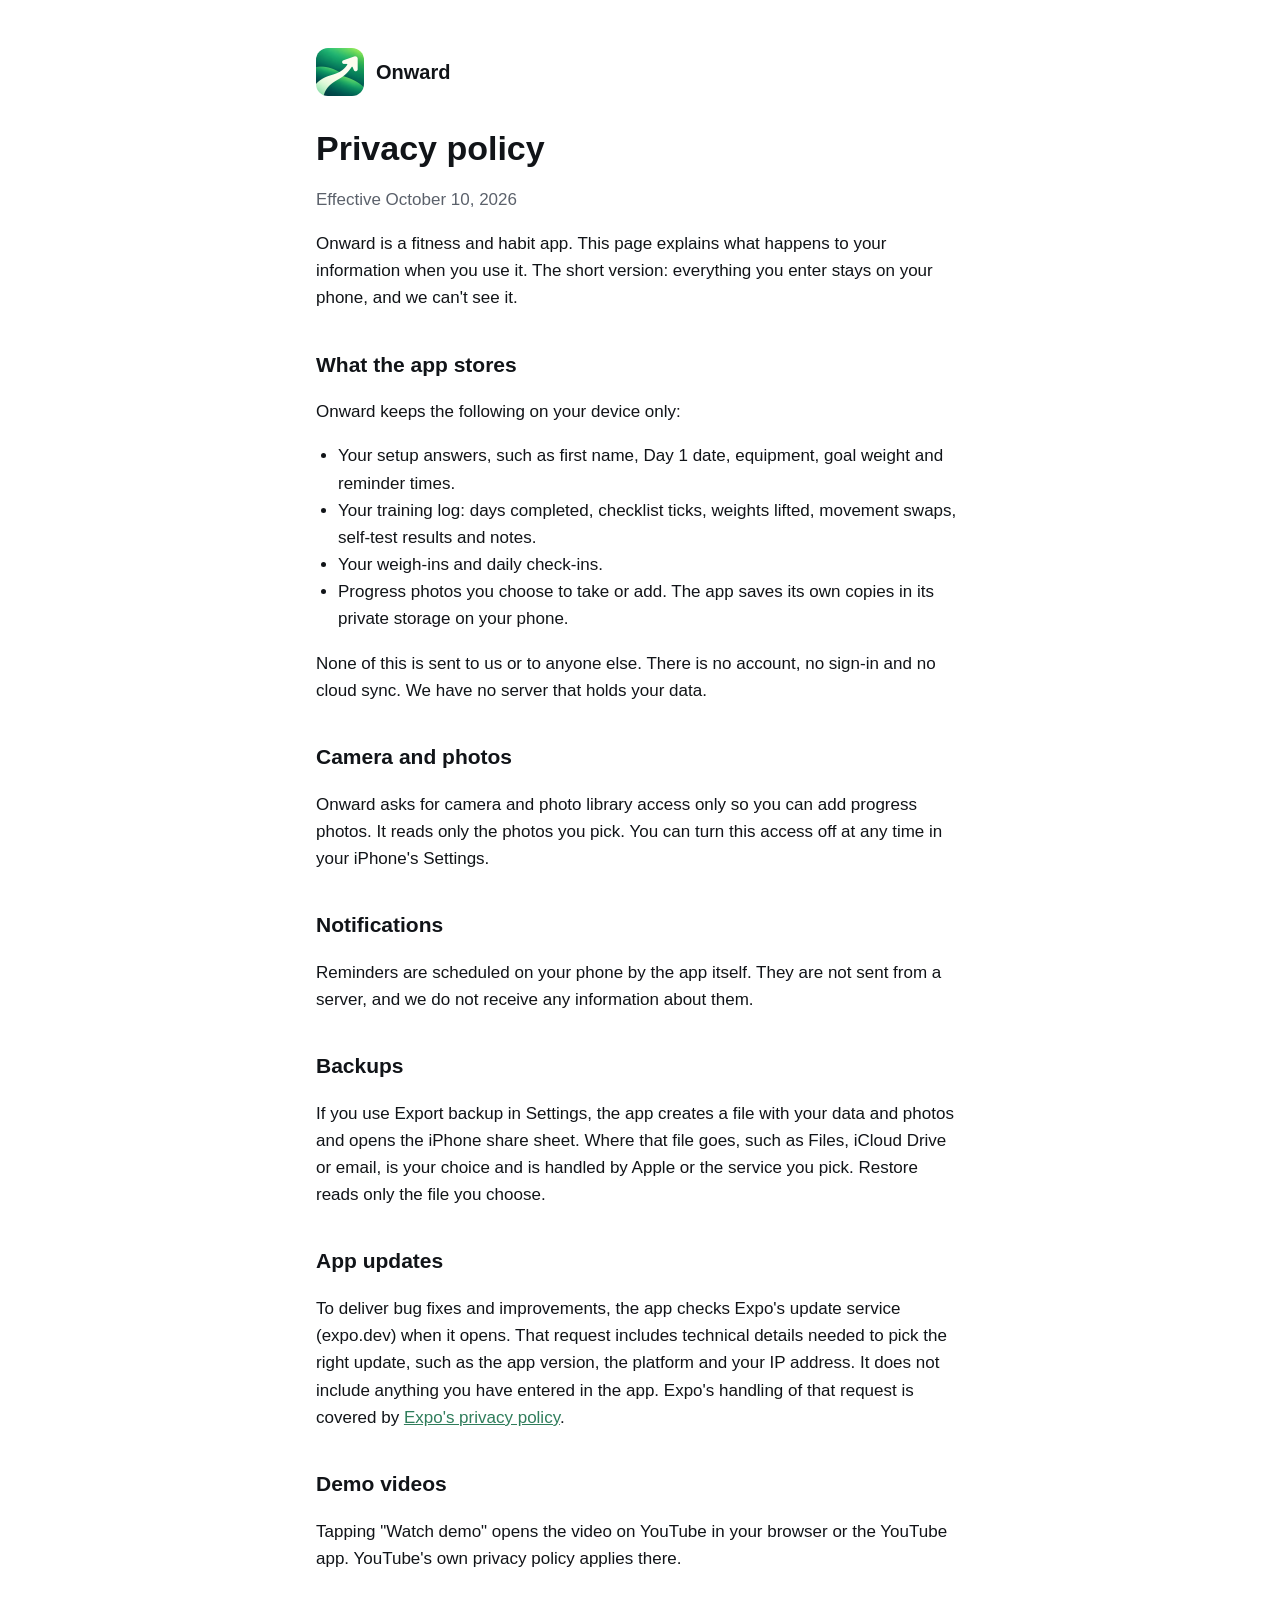
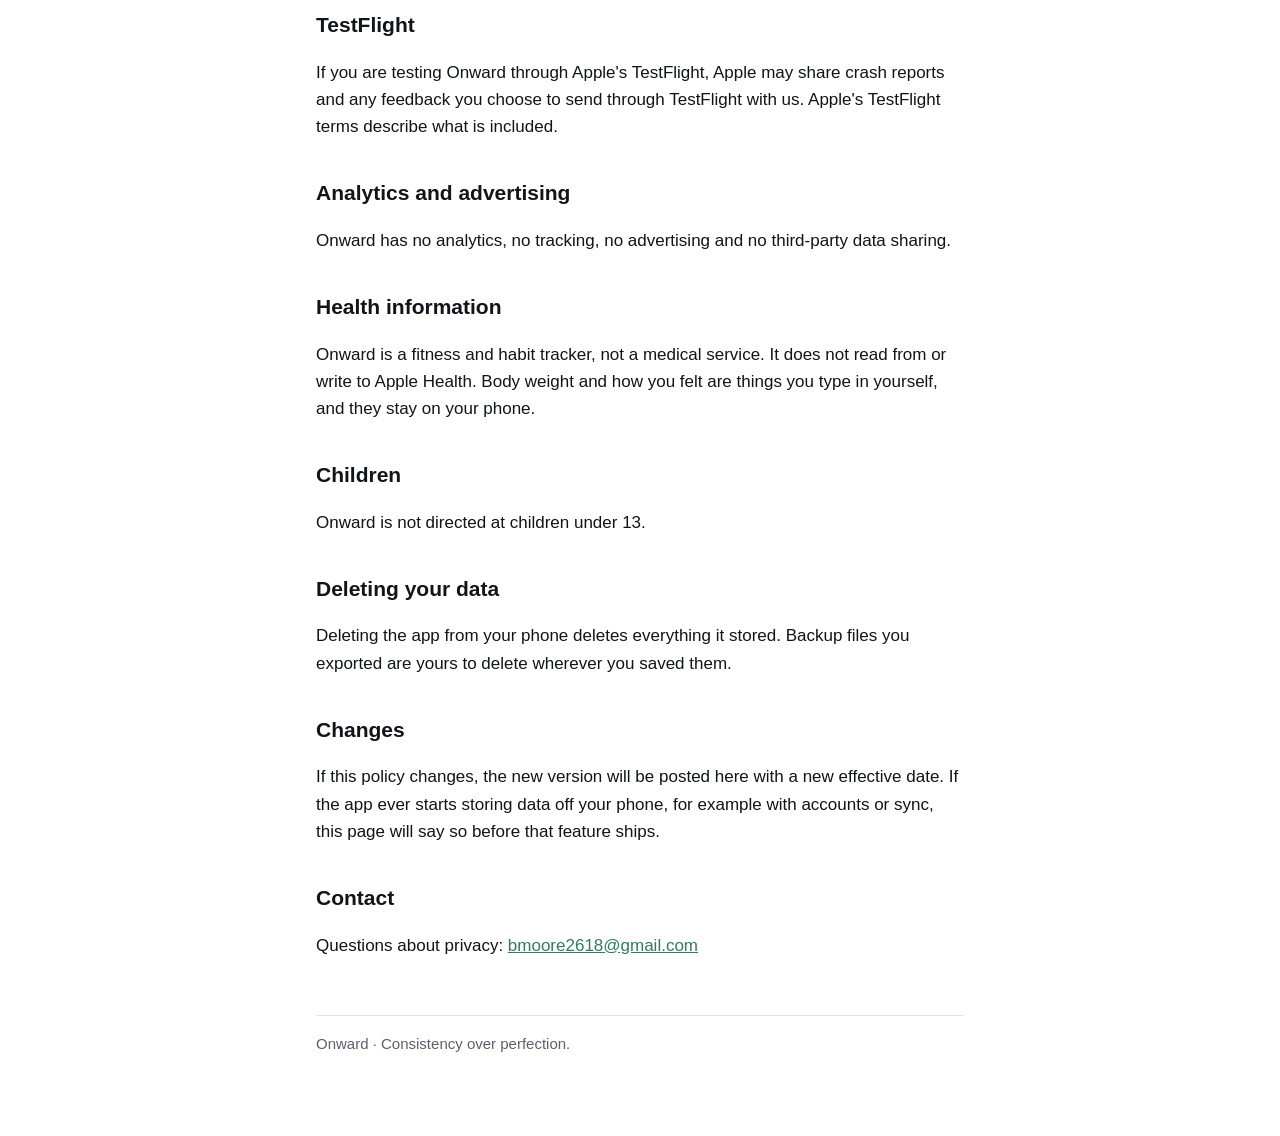
==== privacy.html @ 198dd076 "Privacy policy and a simple home page Co-Authored-By: Claude Opus 5.5 <noreply@anthropic.com>" ====
<!doctype html>
<html lang="en">
<head>
  <meta charset="utf-8">
  <meta name="viewport" content="width=device-width, initial-scale=1">
  <title>Onward privacy policy</title>
  <meta name="description" content="What happens to your information in Onward: everything you enter stays on your phone.">
  <link rel="icon" href="icon.png">
  <link rel="stylesheet" href="style.css">
</head>
<body>
<main>
  <header><img src="icon.png" alt=""><a href="./">Onward</a></header>

  <h1>Privacy policy</h1>
  <p class="muted">Effective October 10, 2026</p>

  <p>Onward is a fitness and habit app. This page explains what happens to your information when you use it. The short version: everything you enter stays on your phone, and we can't see it.</p>

  <h2>What the app stores</h2>
  <p>Onward keeps the following on your device only:</p>
  <ul>
    <li>Your setup answers, such as first name, Day 1 date, equipment, goal weight and reminder times.</li>
    <li>Your training log: days completed, checklist ticks, weights lifted, movement swaps, self-test results and notes.</li>
    <li>Your weigh-ins and daily check-ins.</li>
    <li>Progress photos you choose to take or add. The app saves its own copies in its private storage on your phone.</li>
  </ul>
  <p>None of this is sent to us or to anyone else. There is no account, no sign-in and no cloud sync. We have no server that holds your data.</p>

  <h2>Camera and photos</h2>
  <p>Onward asks for camera and photo library access only so you can add progress photos. It reads only the photos you pick. You can turn this access off at any time in your iPhone's Settings.</p>

  <h2>Notifications</h2>
  <p>Reminders are scheduled on your phone by the app itself. They are not sent from a server, and we do not receive any information about them.</p>

  <h2>Backups</h2>
  <p>If you use Export backup in Settings, the app creates a file with your data and photos and opens the iPhone share sheet. Where that file goes, such as Files, iCloud Drive or email, is your choice and is handled by Apple or the service you pick. Restore reads only the file you choose.</p>

  <h2>App updates</h2>
  <p>To deliver bug fixes and improvements, the app checks Expo's update service (expo.dev) when it opens. That request includes technical details needed to pick the right update, such as the app version, the platform and your IP address. It does not include anything you have entered in the app. Expo's handling of that request is covered by <a href="https://expo.dev/privacy">Expo's privacy policy</a>.</p>

  <h2>Demo videos</h2>
  <p>Tapping "Watch demo" opens the video on YouTube in your browser or the YouTube app. YouTube's own privacy policy applies there.</p>

  <h2>TestFlight</h2>
  <p>If you are testing Onward through Apple's TestFlight, Apple may share crash reports and any feedback you choose to send through TestFlight with us. Apple's TestFlight terms describe what is included.</p>

  <h2>Analytics and advertising</h2>
  <p>Onward has no analytics, no tracking, no advertising and no third-party data sharing.</p>

  <h2>Health information</h2>
  <p>Onward is a fitness and habit tracker, not a medical service. It does not read from or write to Apple Health. Body weight and how you felt are things you type in yourself, and they stay on your phone.</p>

  <h2>Children</h2>
  <p>Onward is not directed at children under 13.</p>

  <h2>Deleting your data</h2>
  <p>Deleting the app from your phone deletes everything it stored. Backup files you exported are yours to delete wherever you saved them.</p>

  <h2>Changes</h2>
  <p>If this policy changes, the new version will be posted here with a new effective date. If the app ever starts storing data off your phone, for example with accounts or sync, this page will say so before that feature ships.</p>

  <h2>Contact</h2>
  <p>Questions about privacy: <a href="mailto:bmoore2618@gmail.com">bmoore2618@gmail.com</a></p>

  <footer>Onward · Consistency over perfection.</footer>
</main>
</body>
</html>
---- style.css ----
:root {
  --bg: #ffffff;
  --text: #111418;
  --muted: #5b616b;
  --accent: #2f7d5b;
  --rule: #e2e4e8;
}
@media (prefers-color-scheme: dark) {
  :root {
    --bg: #0d0f11;
    --text: #f2f3f5;
    --muted: #a9aeb6;
    --accent: #4fae85;
    --rule: #2a2d32;
  }
}
* { box-sizing: border-box; }
body {
  margin: 0;
  background: var(--bg);
  color: var(--text);
  font: 17px/1.6 -apple-system, BlinkMacSystemFont, "Segoe UI", Roboto, Helvetica, Arial, sans-serif;
}
main { max-width: 680px; margin: 0 auto; padding: 48px 16px 80px; }
h1 { font-size: 34px; line-height: 1.2; margin: 0 0 8px; }
h2 { font-size: 21px; margin: 36px 0 8px; }
p, li { color: var(--text); }
.muted { color: var(--muted); }
a { color: var(--accent); }
ul { padding-left: 22px; }
header { display: flex; align-items: center; gap: 12px; margin-bottom: 32px; }
header img { width: 48px; height: 48px; border-radius: 12px; }
header a { text-decoration: none; color: var(--text); font-weight: 700; font-size: 20px; }
footer { margin-top: 56px; padding-top: 16px; border-top: 1px solid var(--rule); color: var(--muted); font-size: 15px; }
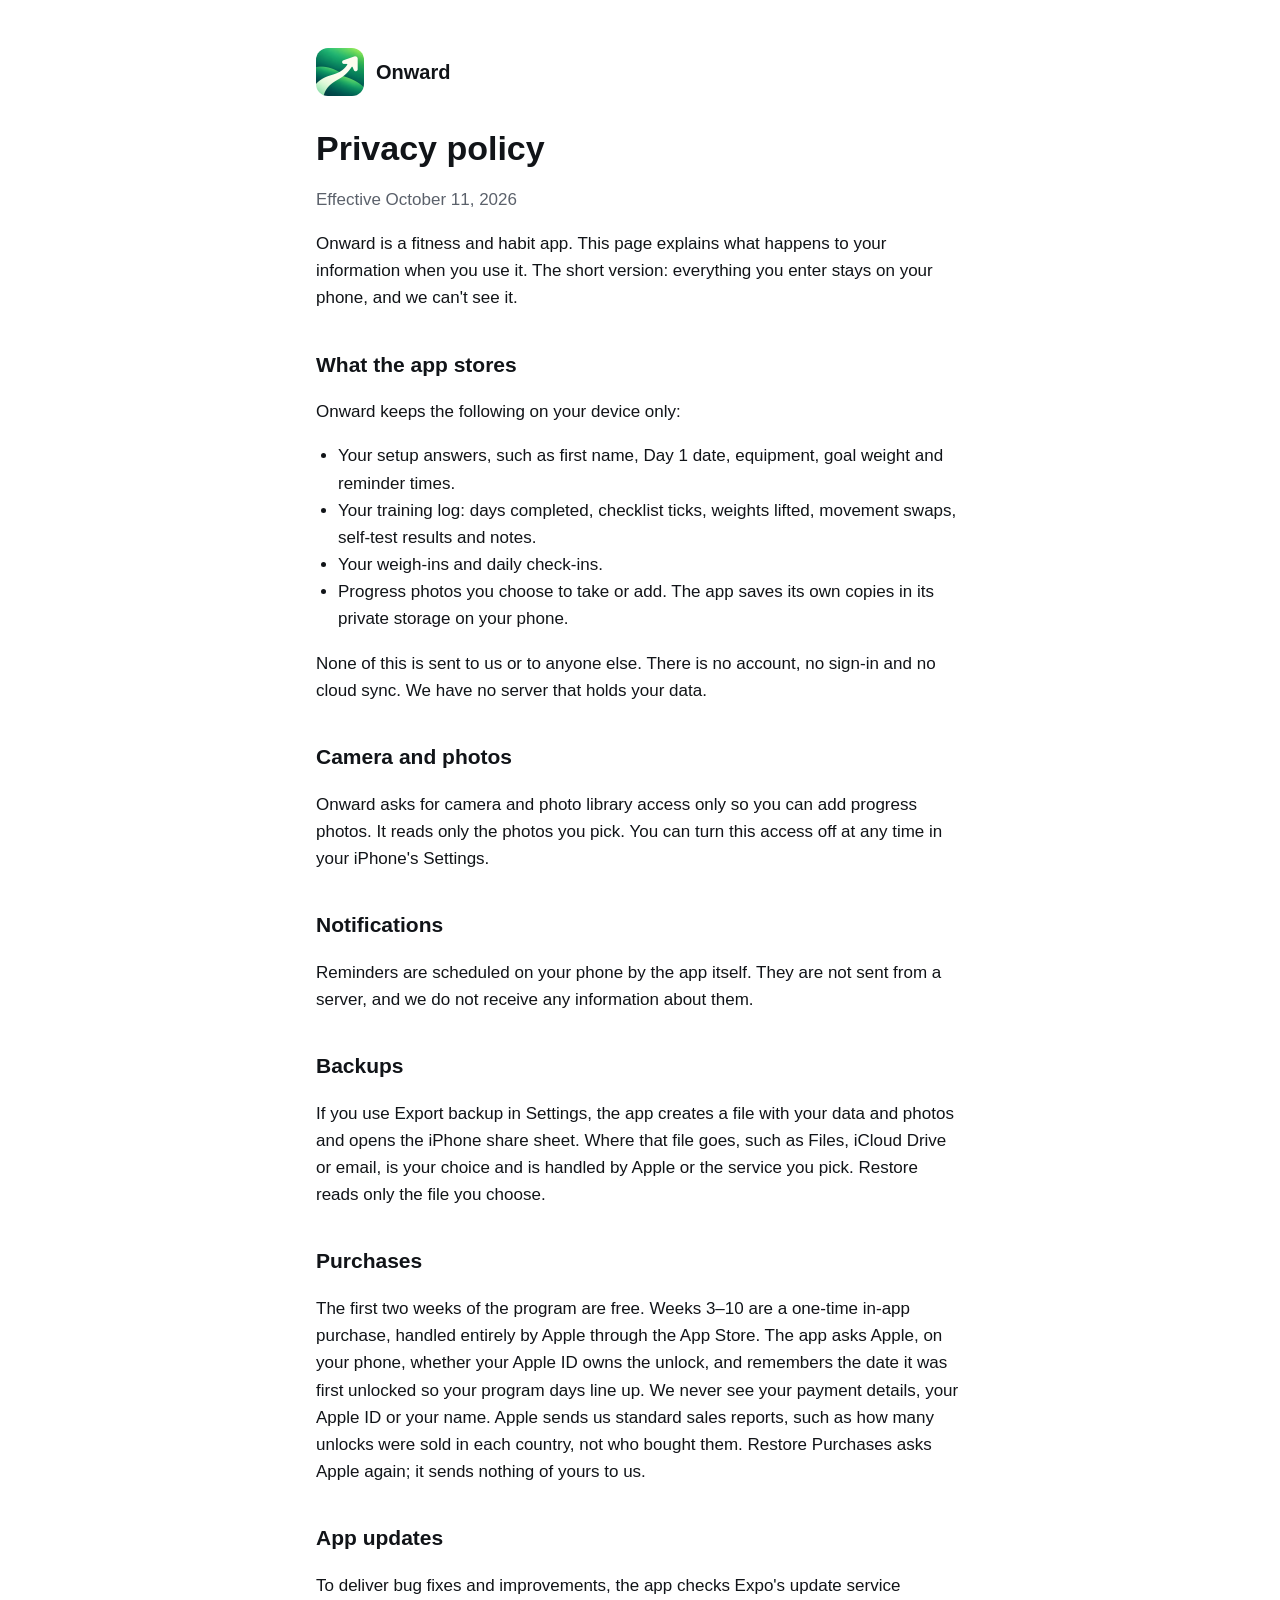
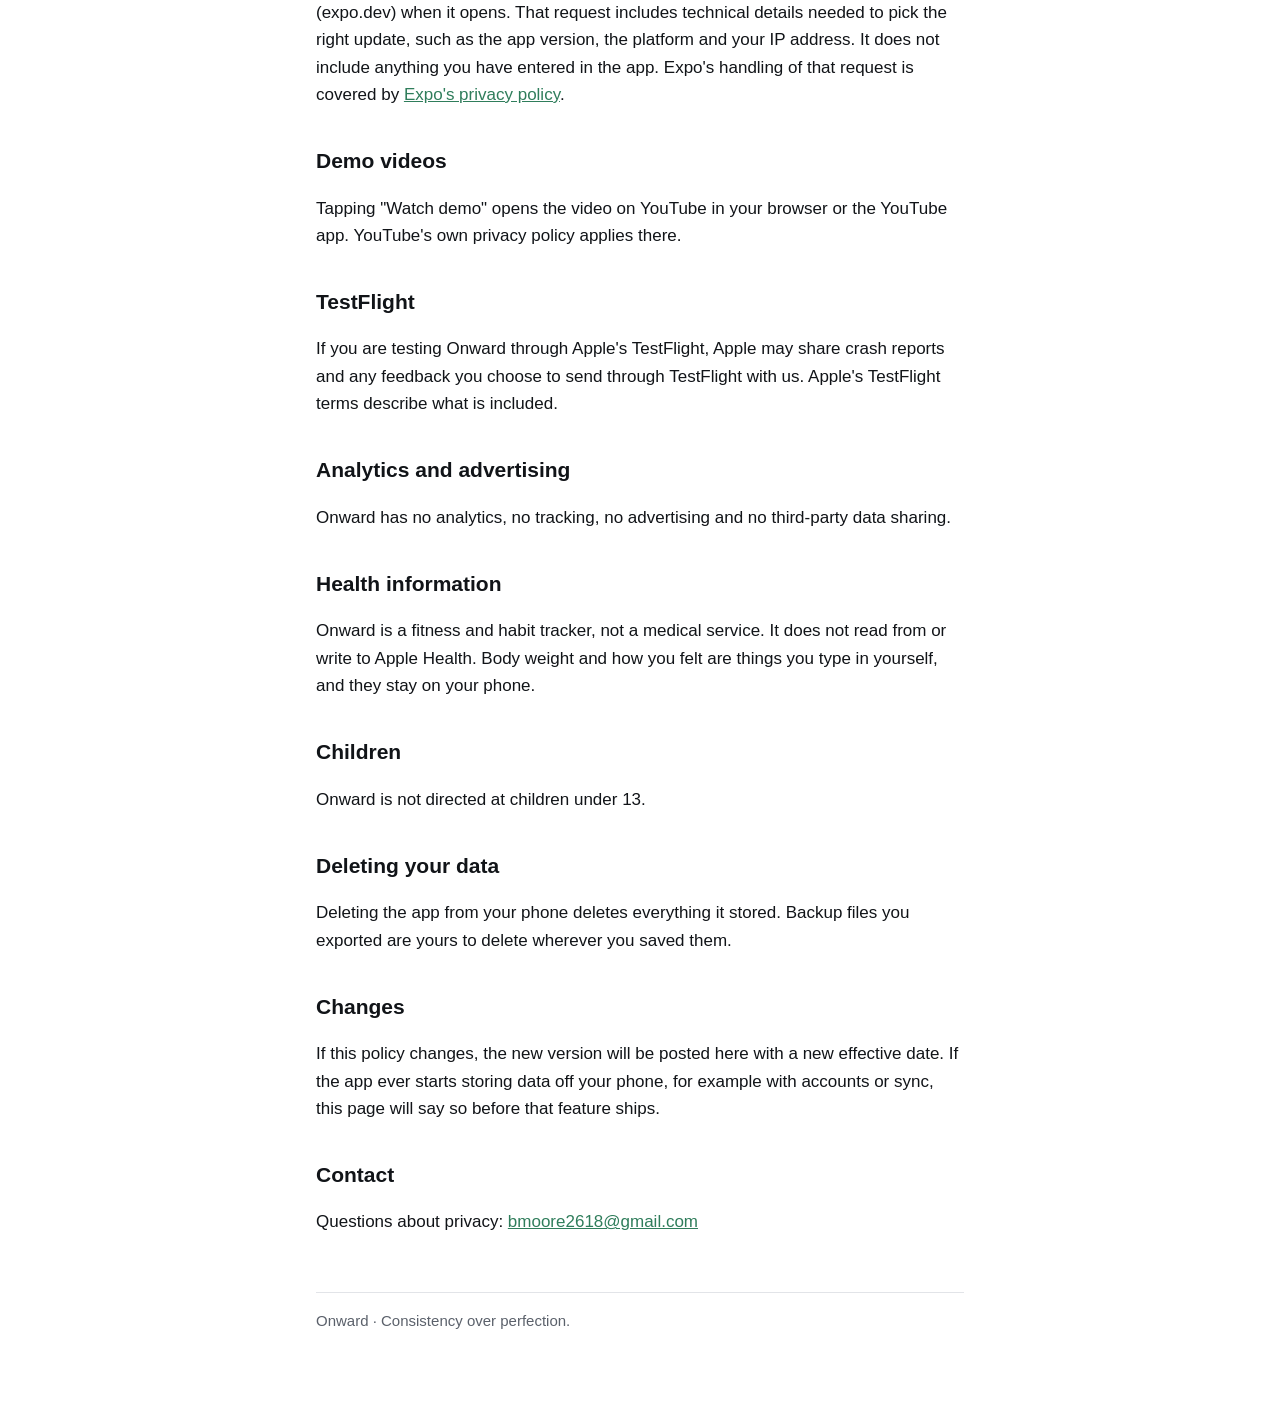
==== commit 39fcccb0: "Privacy policy: add Purchases section Co-Authored-By: Claude Opus 5.5 <noreply@anthropic.com>" ====
--- a/privacy.html
+++ b/privacy.html
@@ -13,7 +13,7 @@
   <header><img src="icon.png" alt=""><a href="./">Onward</a></header>
 
   <h1>Privacy policy</h1>
-  <p class="muted">Effective October 10, 2026</p>
+  <p class="muted">Effective October 11, 2026</p>
 
   <p>Onward is a fitness and habit app. This page explains what happens to your information when you use it. The short version: everything you enter stays on your phone, and we can't see it.</p>
 
@@ -35,6 +35,9 @@
 
   <h2>Backups</h2>
   <p>If you use Export backup in Settings, the app creates a file with your data and photos and opens the iPhone share sheet. Where that file goes, such as Files, iCloud Drive or email, is your choice and is handled by Apple or the service you pick. Restore reads only the file you choose.</p>
+
+  <h2>Purchases</h2>
+  <p>The first two weeks of the program are free. Weeks 3–10 are a one-time in-app purchase, handled entirely by Apple through the App Store. The app asks Apple, on your phone, whether your Apple ID owns the unlock, and remembers the date it was first unlocked so your program days line up. We never see your payment details, your Apple ID or your name. Apple sends us standard sales reports, such as how many unlocks were sold in each country, not who bought them. Restore Purchases asks Apple again; it sends nothing of yours to us.</p>
 
   <h2>App updates</h2>
   <p>To deliver bug fixes and improvements, the app checks Expo's update service (expo.dev) when it opens. That request includes technical details needed to pick the right update, such as the app version, the platform and your IP address. It does not include anything you have entered in the app. Expo's handling of that request is covered by <a href="https://expo.dev/privacy">Expo's privacy policy</a>.</p>
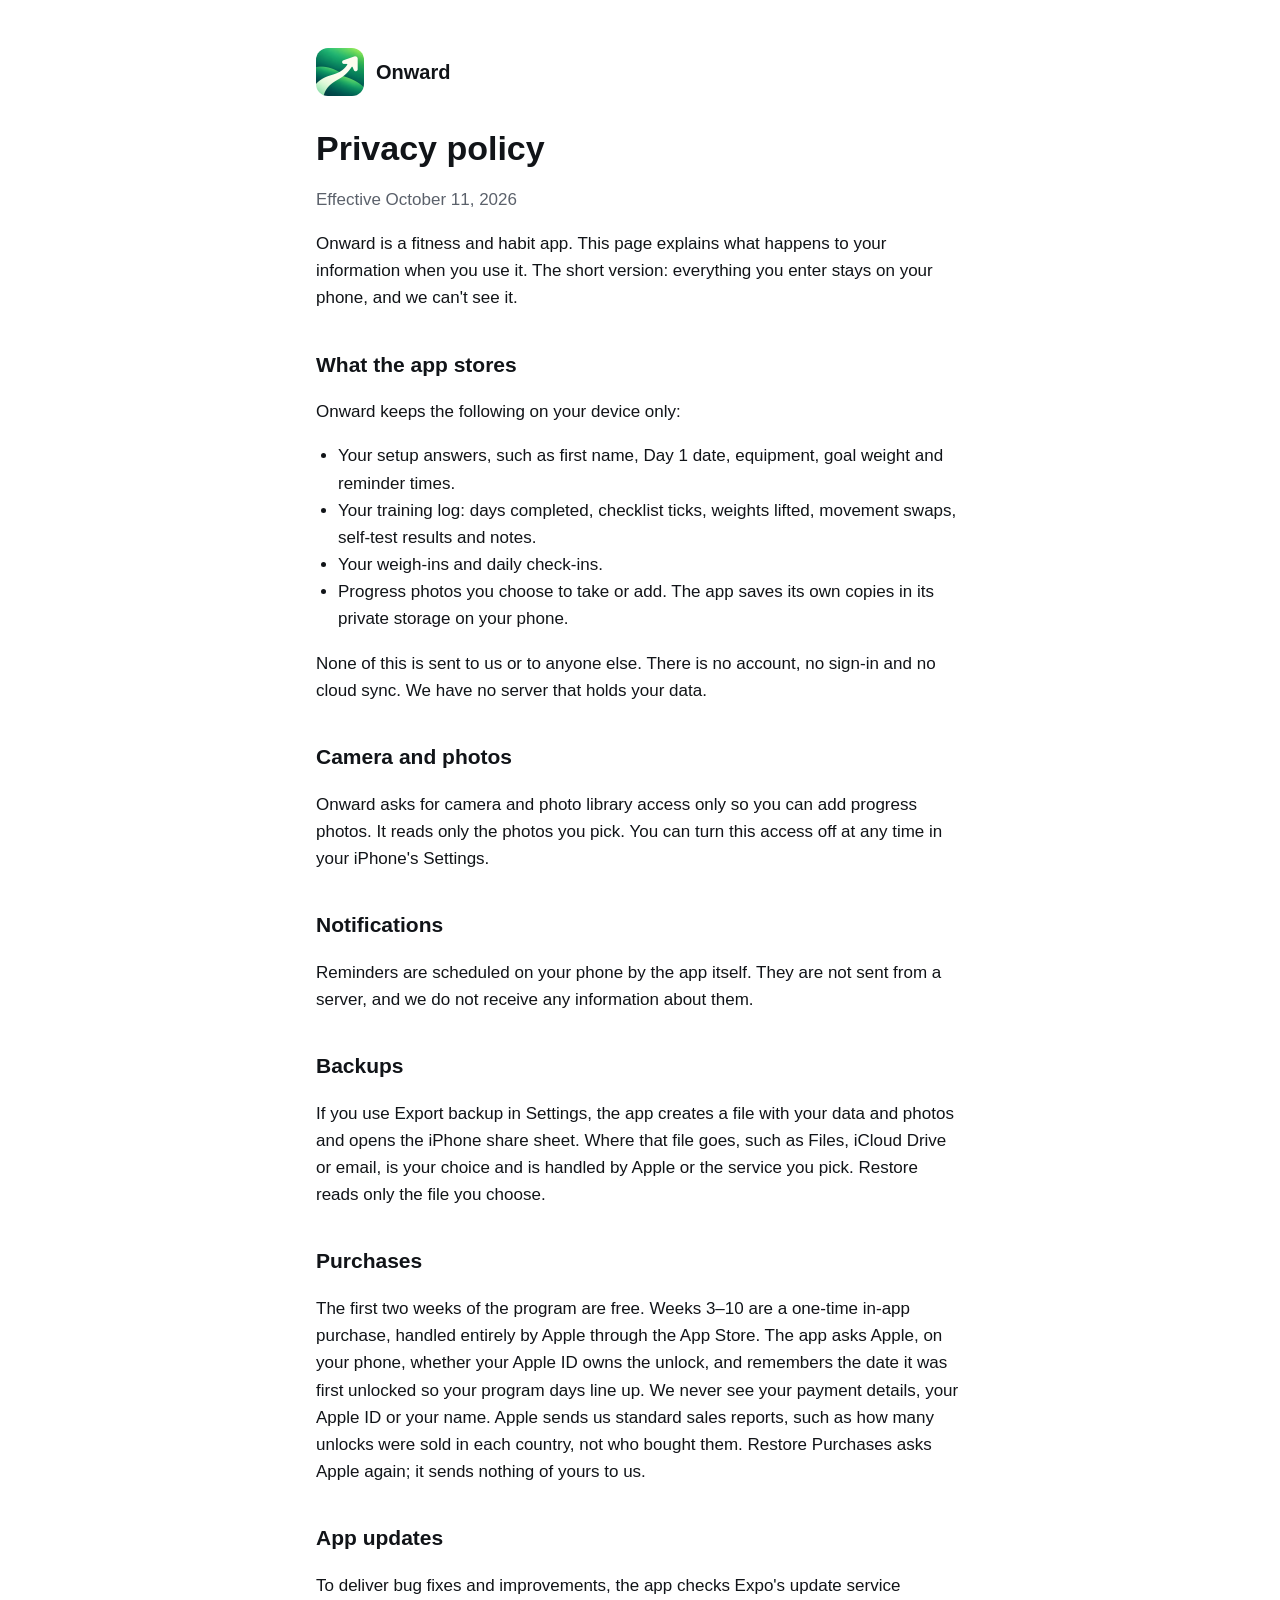
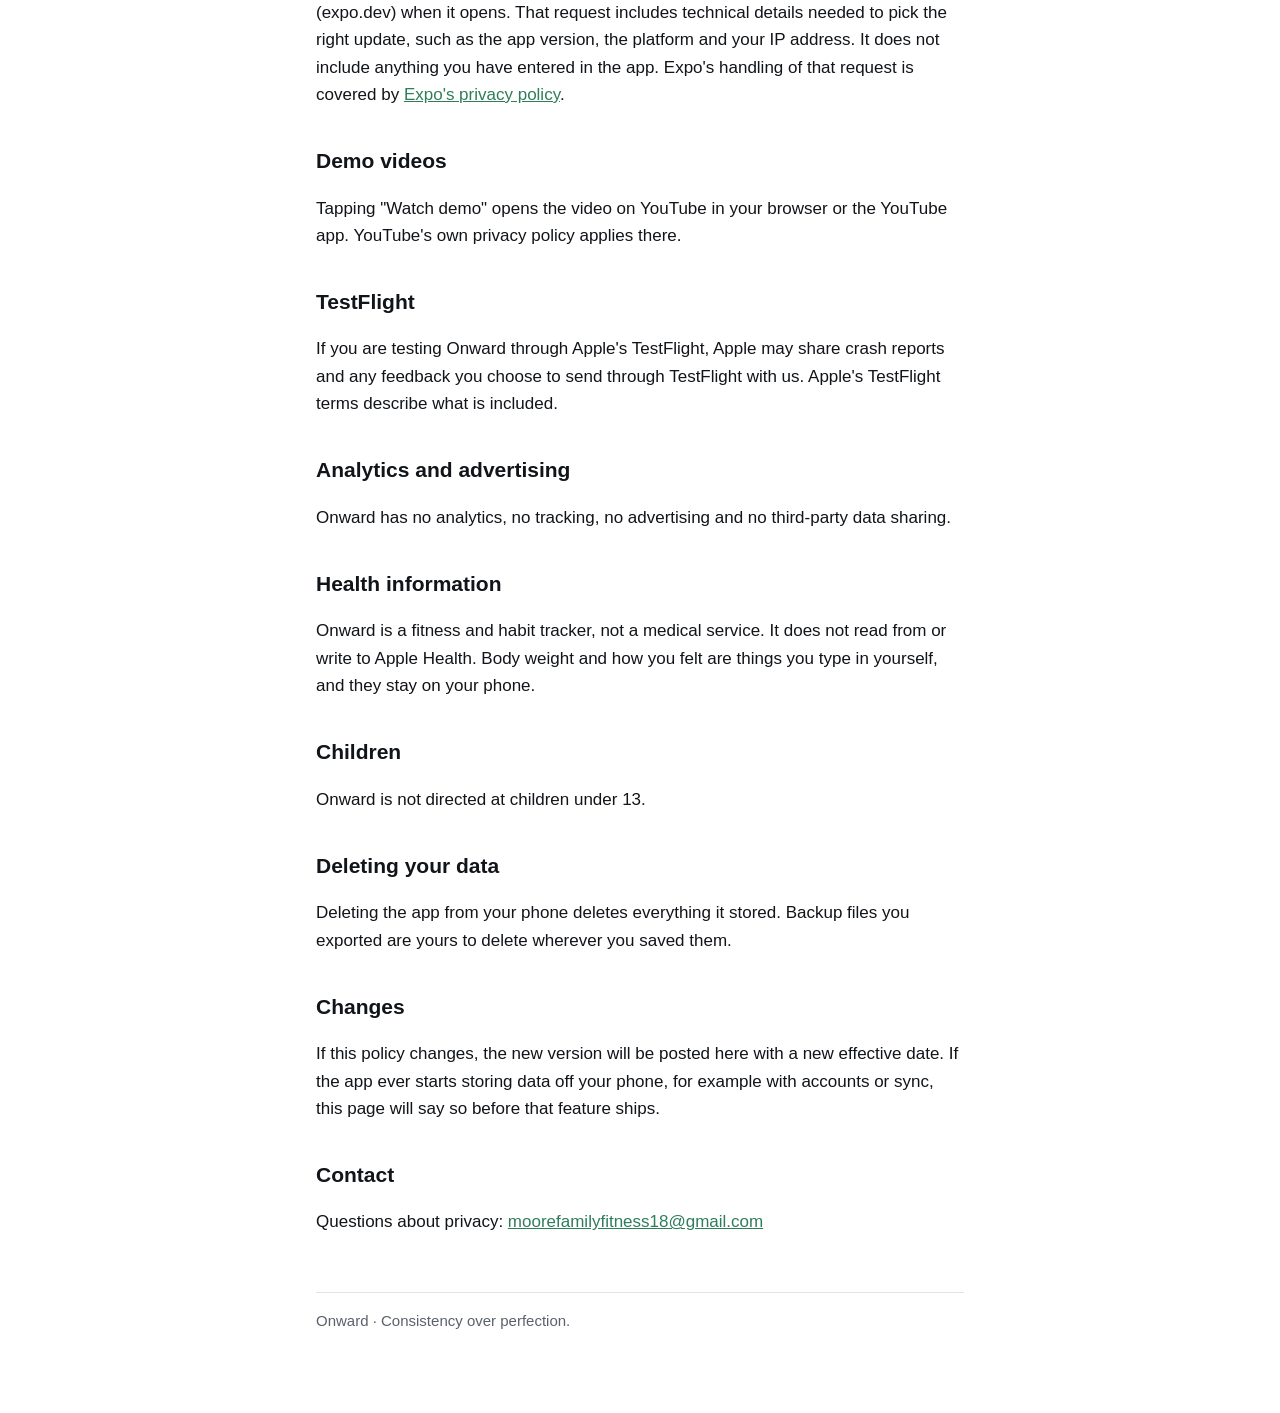
==== commit 958ad93e: "Privacy policy: public contact email Co-Authored-By: Claude Fable 5.1 <noreply@anthropic.com>" ====
--- a/privacy.html
+++ b/privacy.html
@@ -64,7 +64,7 @@
   <p>If this policy changes, the new version will be posted here with a new effective date. If the app ever starts storing data off your phone, for example with accounts or sync, this page will say so before that feature ships.</p>
 
   <h2>Contact</h2>
-  <p>Questions about privacy: <a href="mailto:bmoore2618@gmail.com">bmoore2618@gmail.com</a></p>
+  <p>Questions about privacy: <a href="mailto:moorefamilyfitness18@gmail.com">moorefamilyfitness18@gmail.com</a></p>
 
   <footer>Onward · Consistency over perfection.</footer>
 </main>
